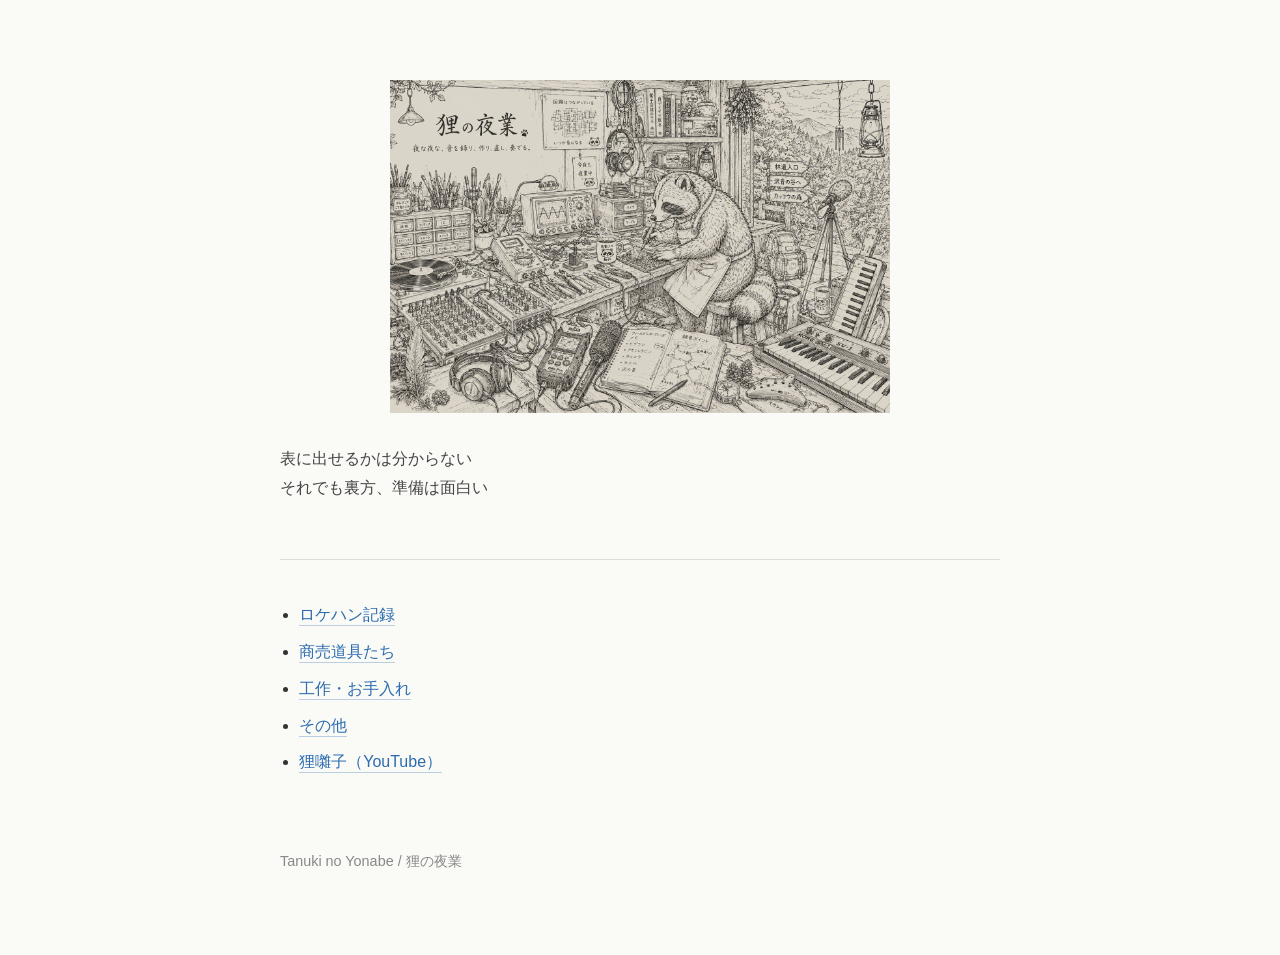
==== index.html @ e84abe53 "Add files via upload" ====
<!DOCTYPE html>
<html lang="ja">
<head>
  <meta charset="UTF-8">                
  <meta name="viewport" content="width=device-width, initial-scale=1.0">        <!--スマホ表示用のやつ-->
  <title>狸の夜業</title>                                                       <!--ブラウザのタブに表示されるタイトル-->
  <link rel="stylesheet" href="./css/style.css">
</head>
<body>
  <div class="container">
    <img src="images/top.png" alt="狸のイメージ" class="hero-image">


    <p>
      表に出せるかは分からない<br>
      それでも裏方、準備は面白い
    </p>


    <div class="section">
      <h2></h2>
      <ul>
        <li><a href="field/index.html">ロケハン記録</a></li>
        <li><a href="instruments.html">商売道具たち</a></li>
        <li><a href="crafts.html">工作・お手入れ</a></li>
        <li><a href="others.html">その他</a></li>
        <li><a href="https://www.youtube.com/" target="_blank" rel="noopener noreferrer">狸囃子（YouTube）</a></ul>
      </ul>
    </div>

    <footer>
      Tanuki no Yonabe / 狸の夜業
    </footer>
  </div>
</body>
</html>
---- css/style.css ----
body {
  
  margin: 0;
  font-family: "Yu Gothic", "Hiragino Sans", sans-serif;
  background: #fafaf7;
  color: #333;
  line-height: 1.8;
}

.container {
  max-width: 720px;
  margin: 0 auto;
  padding: 80px 24px;
}

.hero-image {
    width: 100%;
    max-width: 500px;
    display: block;
    margin: 0 auto 32px;
    opacity: 0.9;
    filter: brightness(0.85) contrast(1.1);
}

h1 {
  font-size: 3rem;
  margin-bottom: 8px;
  letter-spacing: 0.08em;
}

.tagline {
  font-size: 1.1rem;
  color: #666;
  margin-bottom: 40px;
}

p {
  margin-bottom: 24px;
  color: #444;
}

a {
  color: #2b6cb0;
  text-decoration: none;
  border-bottom: 1px solid rgba(43, 108, 176, .3);
  padding-bottom: 2px;
}

a:hover {
  color: #174a7a;
  border-bottom-color: #174a7a;
}

.section {
  margin-top: 56px;
  padding-top: 24px;
  border-top: 1px solid #ddd;
}

h2 {
  font-size: 1.3rem;
  margin-bottom: 16px;
  color: #d9c7a0;
  letter-spacing: 0.05em;
}

ul {
  padding-left: 1.2em;
}

li {
  margin-bottom: 8px;
}

footer {
  margin-top: 72px;
  font-size: 0.9rem;
  color: #888;
}
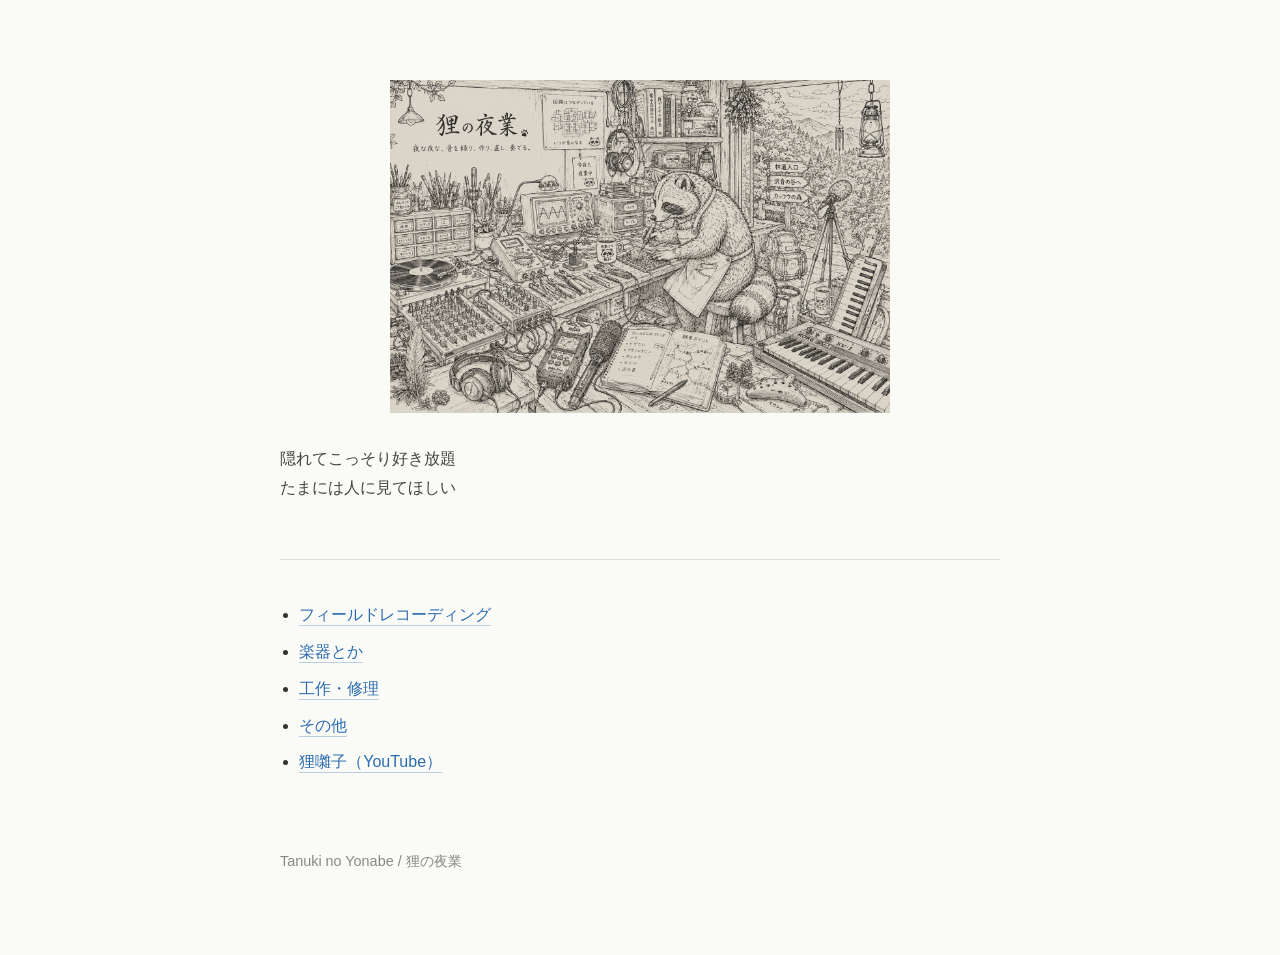
==== commit ed3043ee: "Modify index.html content and links Updated text content and links in the HTML file." ====
--- a/index.html
+++ b/index.html
@@ -12,17 +12,17 @@
 
 
     <p>
-      表に出せるかは分からない<br>
-      それでも裏方、準備は面白い
+      隠れてこっそり好き放題<br>
+      たまには人に見てほしい
     </p>
 
 
     <div class="section">
       <h2></h2>
       <ul>
-        <li><a href="field/index.html">ロケハン記録</a></li>
-        <li><a href="instruments.html">商売道具たち</a></li>
-        <li><a href="crafts.html">工作・お手入れ</a></li>
+        <li><a href="field/index.html">フィールドレコーディング</a></li>
+        <li><a href="instruments.html">楽器とか</a></li>
+        <li><a href="crafts.html">工作・修理</a></li>
         <li><a href="others.html">その他</a></li>
         <li><a href="https://www.youtube.com/" target="_blank" rel="noopener noreferrer">狸囃子（YouTube）</a></ul>
       </ul>
@@ -33,4 +33,4 @@
     </footer>
   </div>
 </body>
-</html>+</html>
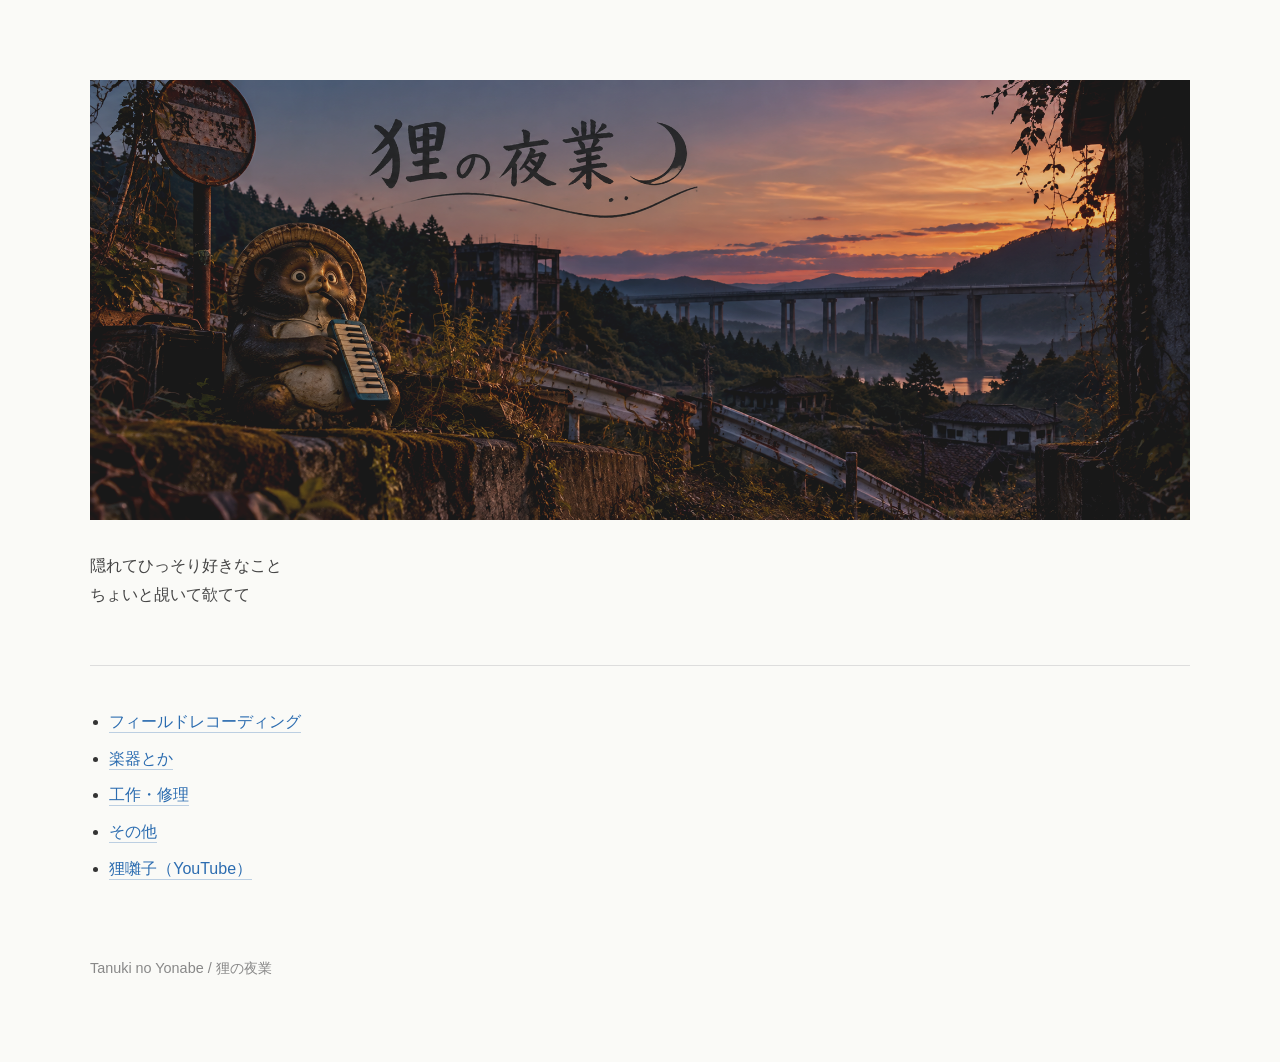
==== commit d37072b7: "Update index.html" ====
--- a/index.html
+++ b/index.html
@@ -12,8 +12,8 @@
 
 
     <p>
-      隠れてこっそり好き放題<br>
-      たまには人に見てほしい
+      隠れてひっそり好きなこと<br>
+      ちょいと覘いて欹てて
     </p>
 
 
@@ -22,7 +22,7 @@
       <ul>
         <li><a href="field/index.html">フィールドレコーディング</a></li>
         <li><a href="instruments.html">楽器とか</a></li>
-        <li><a href="crafts.html">工作・修理</a></li>
+        <li><a href="crafts/index.html">工作・修理</a></li>
         <li><a href="others.html">その他</a></li>
         <li><a href="https://www.youtube.com/" target="_blank" rel="noopener noreferrer">狸囃子（YouTube）</a></ul>
       </ul>
--- a/css/style.css
+++ b/css/style.css
@@ -9,14 +9,14 @@
 }
 
 .container {
-  max-width: 720px;
+  max-width: 1100px;
   margin: 0 auto;
   padding: 80px 24px;
 }
 
 .hero-image {
     width: 100%;
-    max-width: 500px;
+    max-width: 1100px;
     display: block;
     margin: 0 auto 32px;
     opacity: 0.9;
